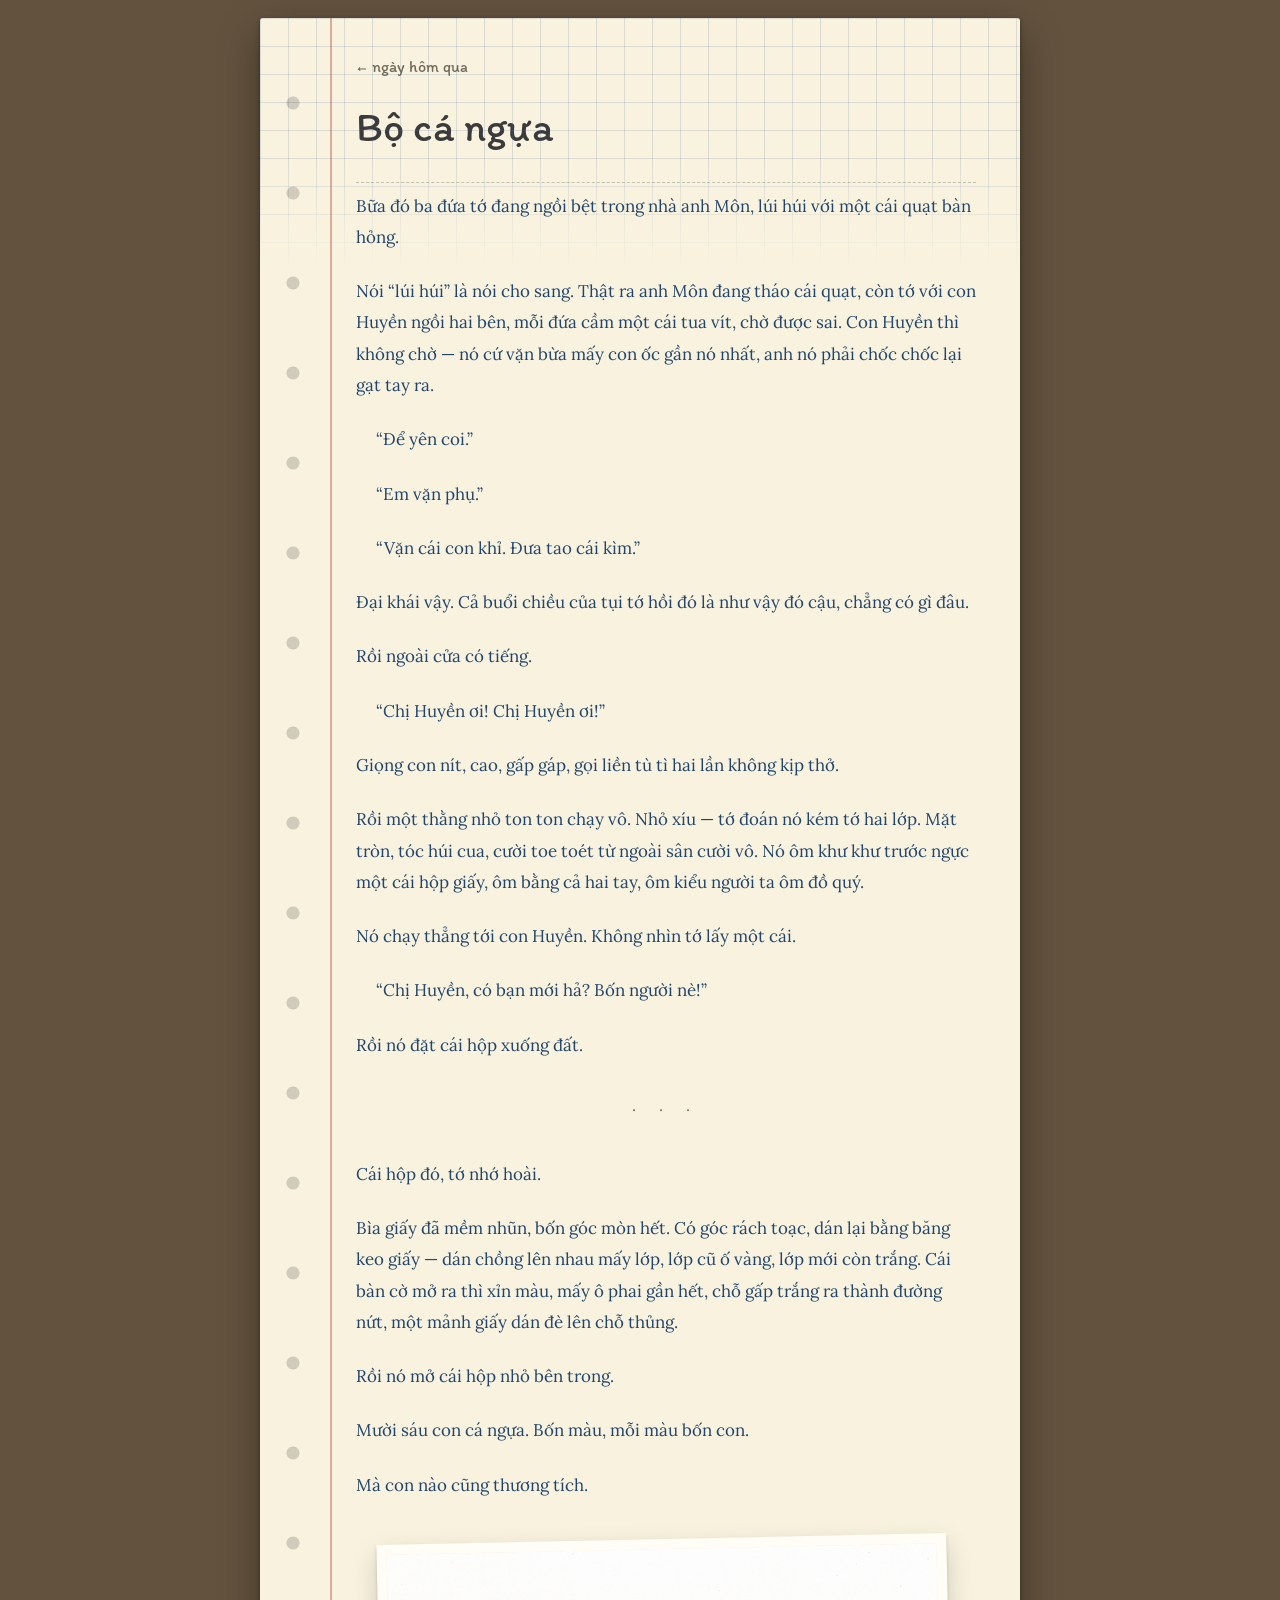
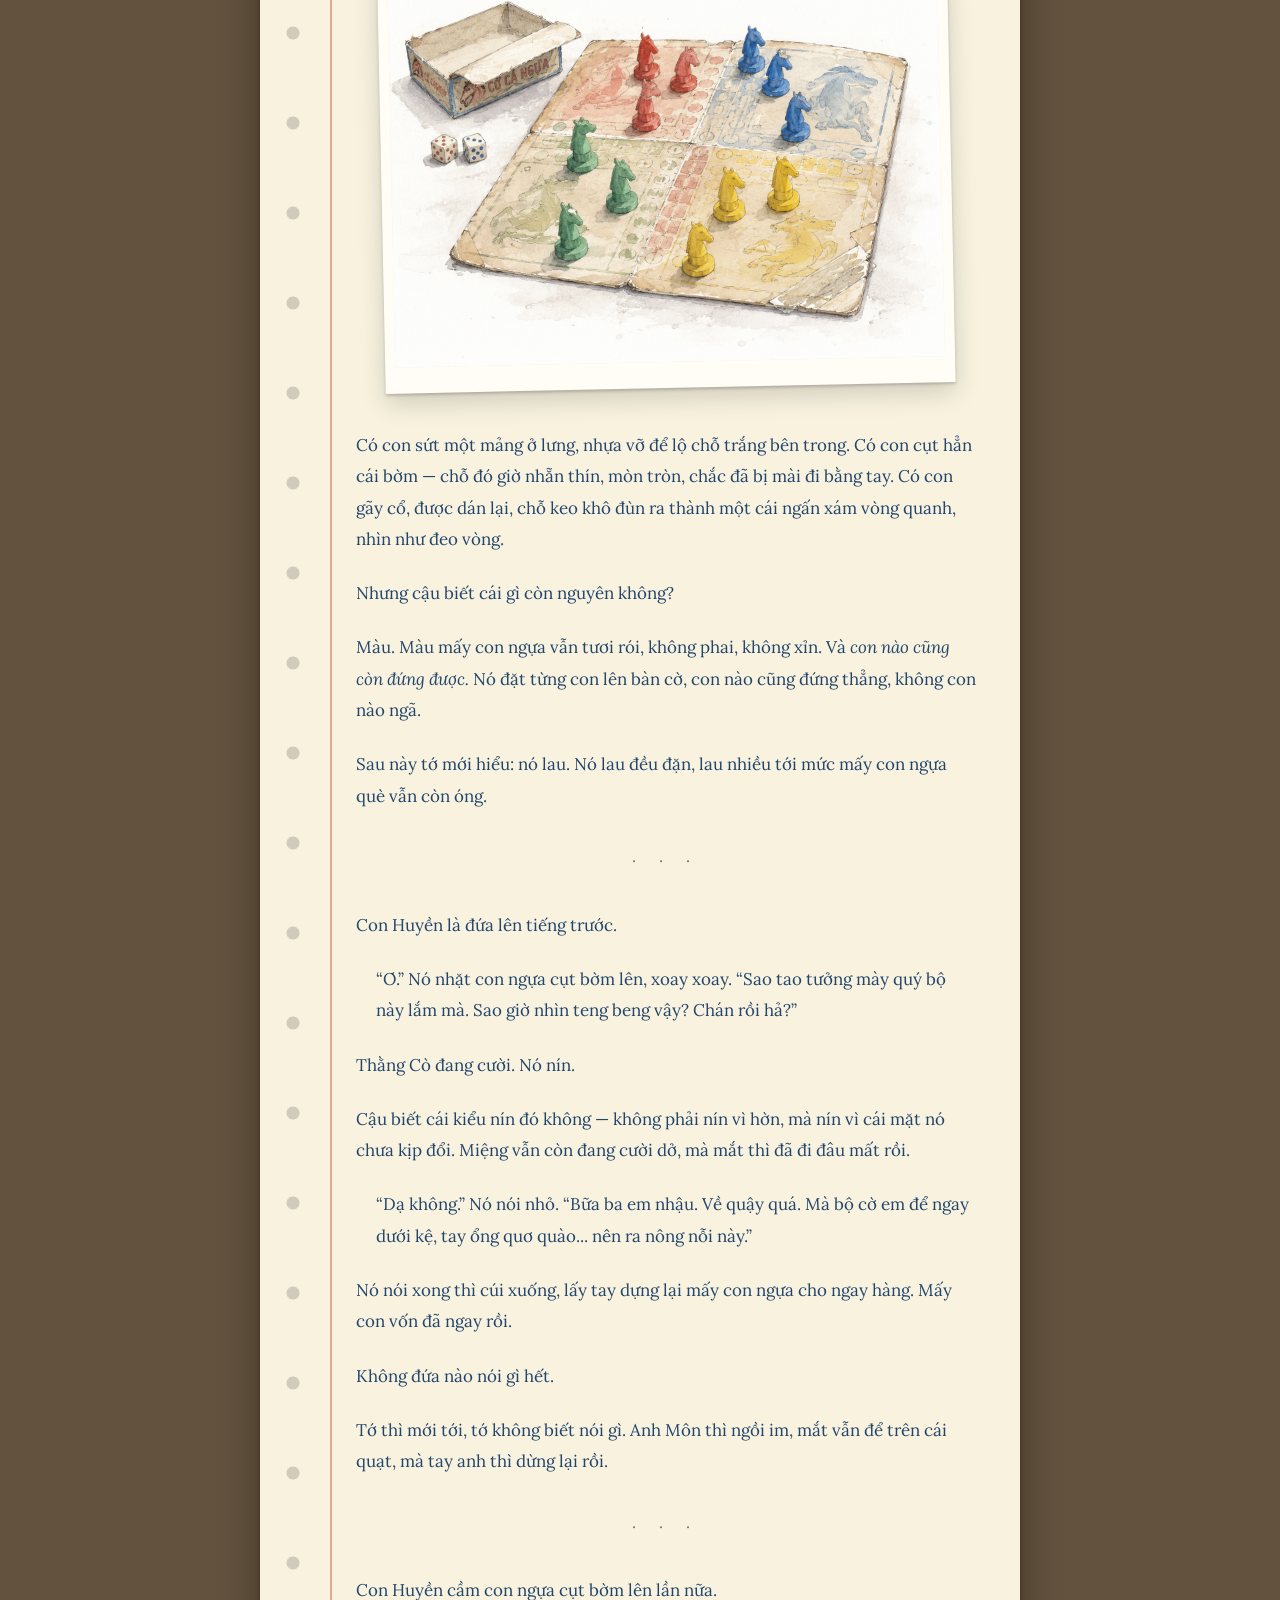
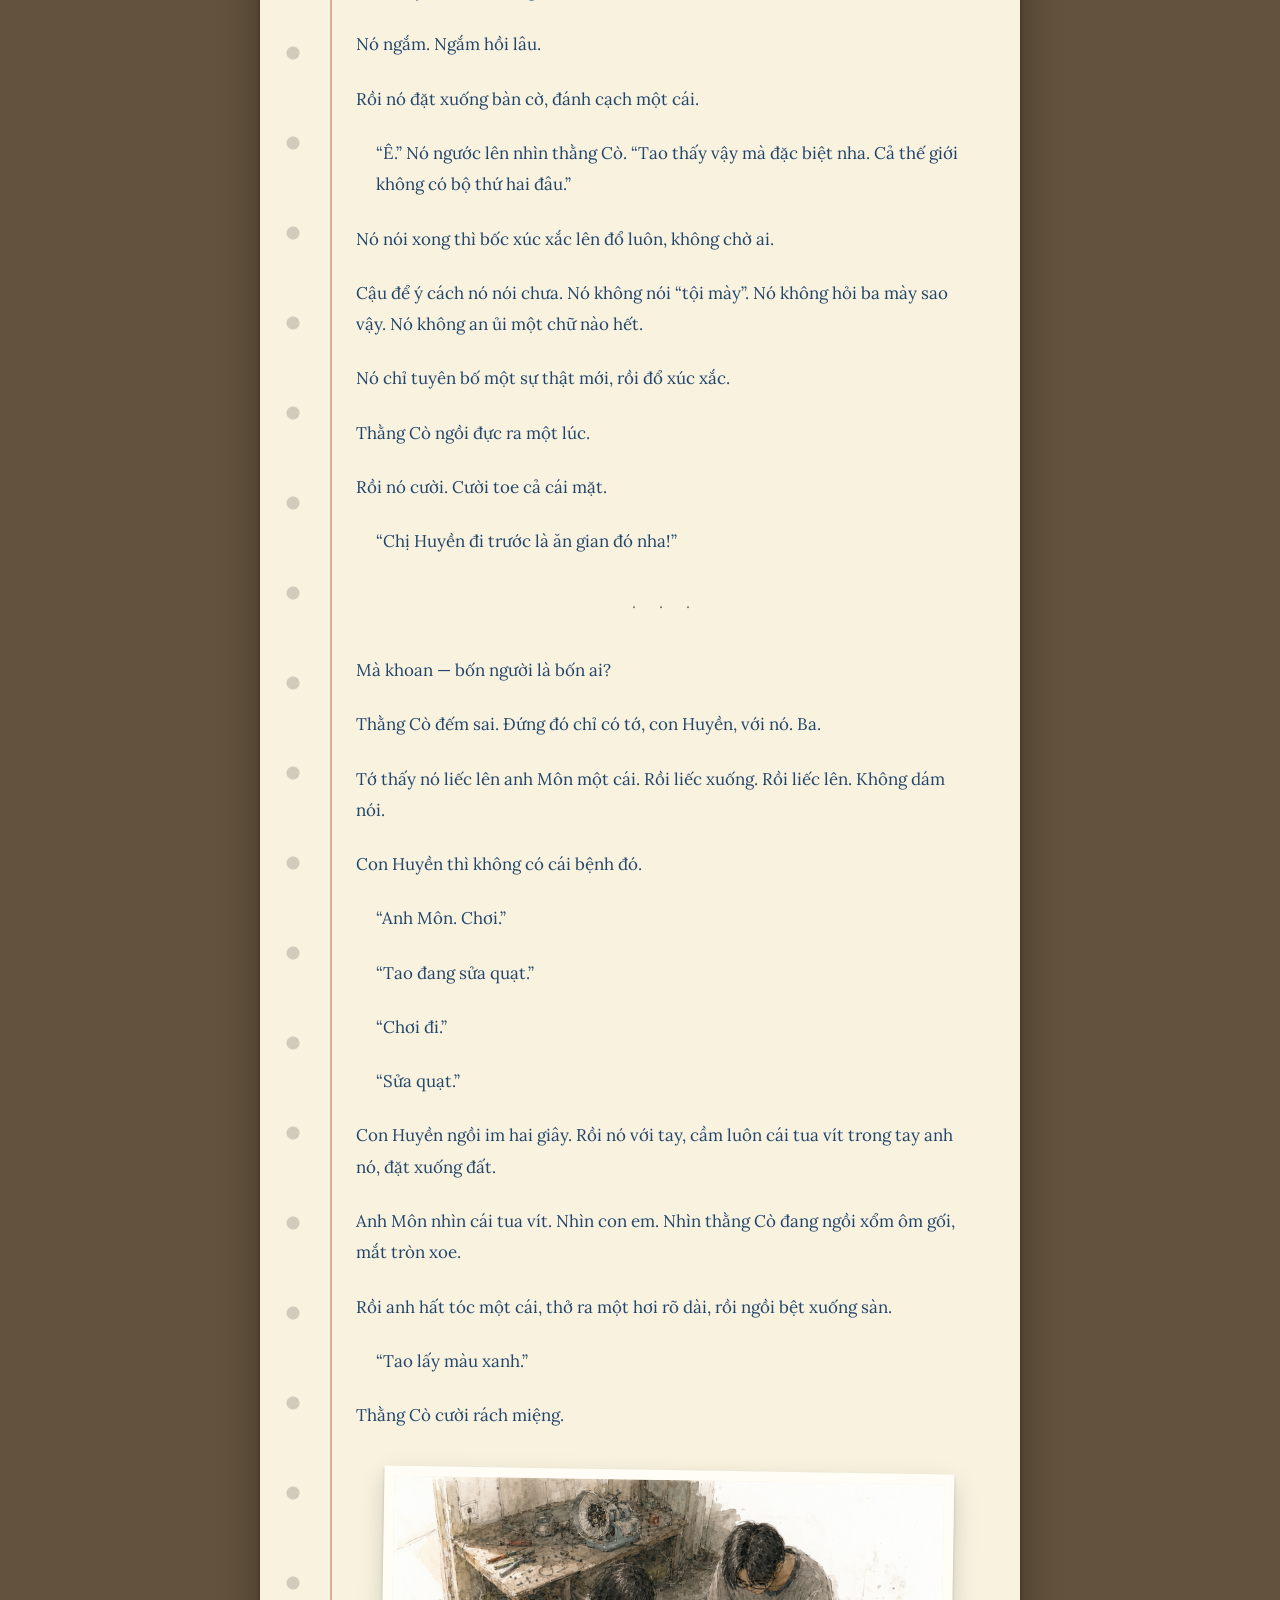
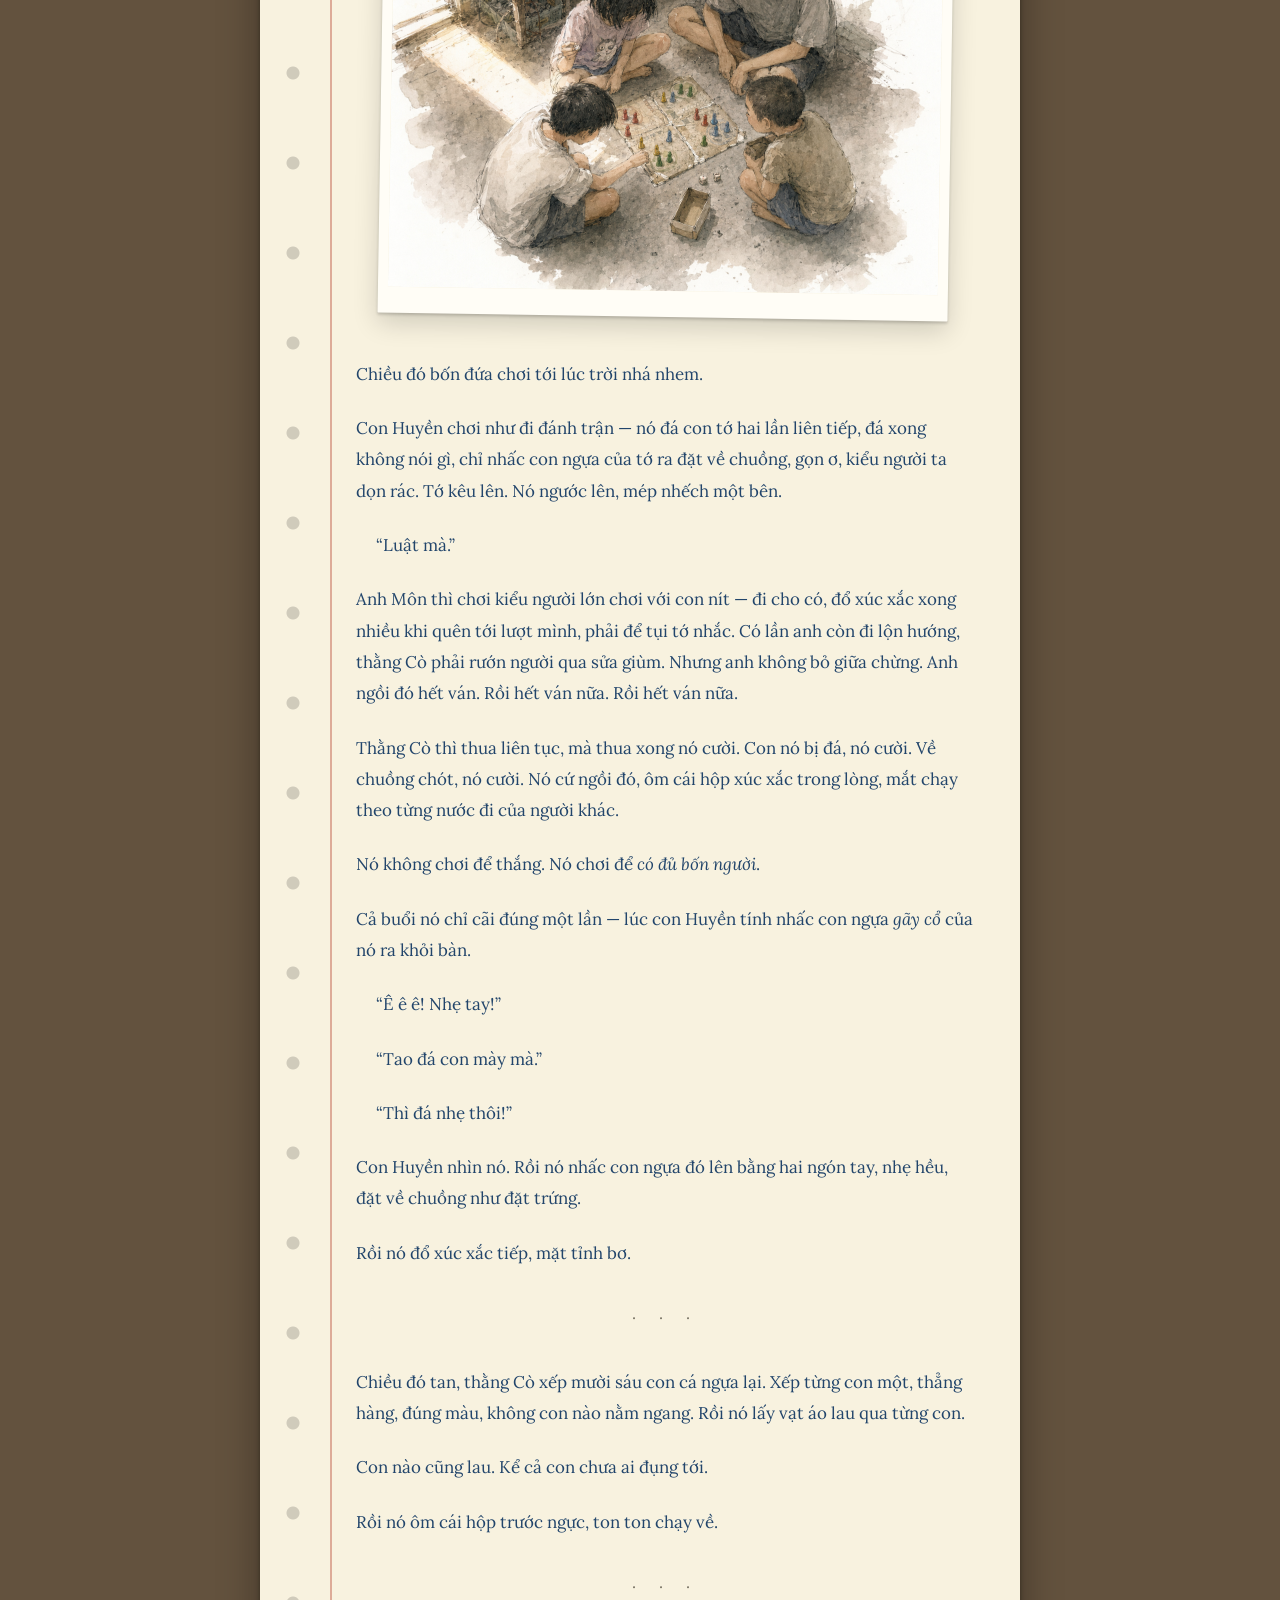
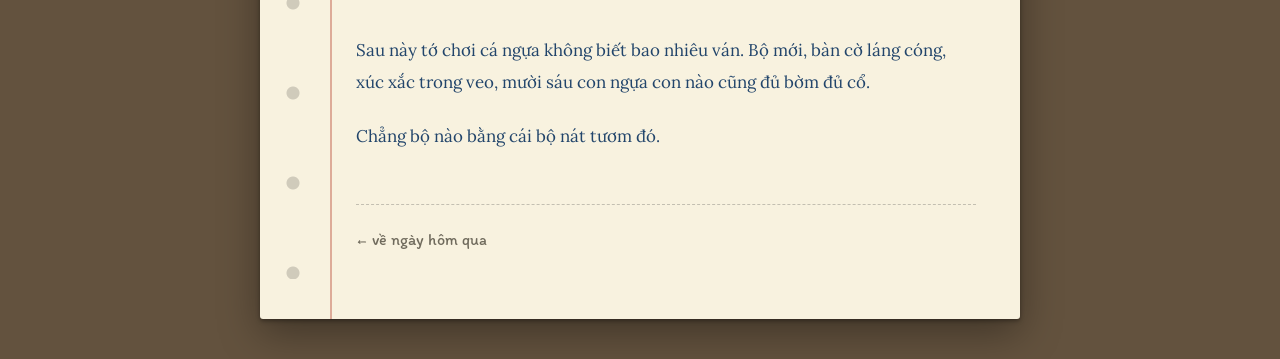
==== bo-ca-ngua.html @ d3af81e3 "Add files via upload" ====
<!DOCTYPE html>
<html lang="vi">
<head>
<meta charset="UTF-8">
<meta name="viewport" content="width=device-width, initial-scale=1.0">
<title>Bộ cá ngựa — ngày hôm qua</title>

<!-- DA CỦA BÀI NÀY: Ô LY (tông NẮNG — chiều muộn trong nhà).
     NẮNG → theme-oly · ĐÈN VÀNG → theme-bangden · XÁM → theme-sach -->
<link rel="stylesheet" href="base.css">
<link rel="stylesheet" href="theme-oly.css">
</head>
<body>
<div class="page">
  <div class="texture"></div>

  <nav class="backbar">
    <a href="index.html">← ngày hôm qua</a>
  </nav>

  <div class="story-head">
    <h1>Bộ cá ngựa</h1>
  </div>

  <hr class="rule">

  <article>

    <p>Bữa đó ba đứa tớ đang ngồi bệt trong nhà anh Môn, lúi húi với một cái quạt bàn hỏng.</p>

    <p>Nói “lúi húi” là nói cho sang. Thật ra anh Môn đang tháo cái quạt, còn tớ với con Huyền ngồi hai bên, mỗi đứa cầm một cái tua vít, chờ được sai. Con Huyền thì không chờ — nó cứ vặn bừa mấy con ốc gần nó nhất, anh nó phải chốc chốc lại gạt tay ra.</p>

    <p class="dialog">“Để yên coi.”</p>

    <p class="dialog">“Em vặn phụ.”</p>

    <p class="dialog">“Vặn cái con khỉ. Đưa tao cái kìm.”</p>

    <p>Đại khái vậy. Cả buổi chiều của tụi tớ hồi đó là như vậy đó cậu, chẳng có gì đâu.</p>

    <p>Rồi ngoài cửa có tiếng.</p>

    <p class="dialog">“Chị Huyền ơi! Chị Huyền ơi!”</p>

    <p>Giọng con nít, cao, gấp gáp, gọi liền tù tì hai lần không kịp thở.</p>

    <p>Rồi một thằng nhỏ ton ton chạy vô. Nhỏ xíu — tớ đoán nó kém tớ hai lớp. Mặt tròn, tóc húi cua, cười toe toét từ ngoài sân cười vô. Nó ôm khư khư trước ngực một cái hộp giấy, ôm bằng cả hai tay, ôm kiểu người ta ôm đồ quý.</p>

    <p>Nó chạy thẳng tới con Huyền. Không nhìn tớ lấy một cái.</p>

    <p class="dialog">“Chị Huyền, có bạn mới hả? Bốn người nè!”</p>

    <p>Rồi nó đặt cái hộp xuống đất.</p>

    <div class="sep">· · ·</div>

    <p>Cái hộp đó, tớ nhớ hoài.</p>

    <p>Bìa giấy đã mềm nhũn, bốn góc mòn hết. Có góc rách toạc, dán lại bằng băng keo giấy — dán chồng lên nhau mấy lớp, lớp cũ ố vàng, lớp mới còn trắng. Cái bàn cờ mở ra thì xỉn màu, mấy ô phai gần hết, chỗ gấp trắng ra thành đường nứt, một mảnh giấy dán đè lên chỗ thủng.</p>

    <p>Rồi nó mở cái hộp nhỏ bên trong.</p>

    <p>Mười sáu con cá ngựa. Bốn màu, mỗi màu bốn con.</p>

    <p>Mà con nào cũng thương tích.</p>

    <figure class="illu">
      <img src="bo-ca-ngua.png" alt="Bộ cờ cá ngựa cũ bày trên nền xi măng. Bàn cờ giấy bạc màu, góc rách dán băng keo. Mười sáu con ngựa nhựa bốn màu, vài con sứt lưng, cụt bờm, gãy cổ — nhưng màu vẫn tươi và con nào cũng đứng thẳng. Bên cạnh là cái hộp giấy in chữ Cờ Cá Ngựa và hai con xúc xắc.">
    </figure>

    <p>Có con sứt một mảng ở lưng, nhựa vỡ để lộ chỗ trắng bên trong. Có con cụt hẳn cái bờm — chỗ đó giờ nhẵn thín, mòn tròn, chắc đã bị mài đi bằng tay. Có con gãy cổ, được dán lại, chỗ keo khô đùn ra thành một cái ngấn xám vòng quanh, nhìn như đeo vòng.</p>

    <p>Nhưng cậu biết cái gì còn nguyên không?</p>

    <p>Màu. Màu mấy con ngựa vẫn tươi rói, không phai, không xỉn. Và <em>con nào cũng còn đứng được.</em> Nó đặt từng con lên bàn cờ, con nào cũng đứng thẳng, không con nào ngã.</p>

    <p>Sau này tớ mới hiểu: nó lau. Nó lau đều đặn, lau nhiều tới mức mấy con ngựa què vẫn còn óng.</p>

    <div class="sep">· · ·</div>

    <p>Con Huyền là đứa lên tiếng trước.</p>

    <p class="dialog">“Ơ.” Nó nhặt con ngựa cụt bờm lên, xoay xoay. “Sao tao tưởng mày quý bộ này lắm mà. Sao giờ nhìn teng beng vậy? Chán rồi hả?”</p>

    <p>Thằng Cò đang cười. Nó nín.</p>

    <p>Cậu biết cái kiểu nín đó không — không phải nín vì hờn, mà nín vì cái mặt nó chưa kịp đổi. Miệng vẫn còn đang cười dở, mà mắt thì đã đi đâu mất rồi.</p>

    <p class="dialog">“Dạ không.” Nó nói nhỏ. “Bữa ba em nhậu. Về quậy quá. Mà bộ cờ em để ngay dưới kệ, tay ổng quơ quào... nên ra nông nỗi này.”</p>

    <p>Nó nói xong thì cúi xuống, lấy tay dựng lại mấy con ngựa cho ngay hàng. Mấy con vốn đã ngay rồi.</p>

    <p>Không đứa nào nói gì hết.</p>

    <p>Tớ thì mới tới, tớ không biết nói gì. Anh Môn thì ngồi im, mắt vẫn để trên cái quạt, mà tay anh thì dừng lại rồi.</p>

    <div class="sep">· · ·</div>

    <p>Con Huyền cầm con ngựa cụt bờm lên lần nữa.</p>

    <p>Nó ngắm. Ngắm hồi lâu.</p>

    <p>Rồi nó đặt xuống bàn cờ, đánh cạch một cái.</p>

    <p class="dialog">“Ê.” Nó ngước lên nhìn thằng Cò. “Tao thấy vậy mà đặc biệt nha. Cả thế giới không có bộ thứ hai đâu.”</p>

    <p>Nó nói xong thì bốc xúc xắc lên đổ luôn, không chờ ai.</p>

    <p>Cậu để ý cách nó nói chưa. Nó không nói “tội mày”. Nó không hỏi ba mày sao vậy. Nó không an ủi một chữ nào hết.</p>

    <p>Nó chỉ tuyên bố một sự thật mới, rồi đổ xúc xắc.</p>

    <p>Thằng Cò ngồi đực ra một lúc.</p>

    <p>Rồi nó cười. Cười toe cả cái mặt.</p>

    <p class="dialog">“Chị Huyền đi trước là ăn gian đó nha!”</p>

    <div class="sep">· · ·</div>

    <p>Mà khoan — bốn người là bốn ai?</p>

    <p>Thằng Cò đếm sai. Đứng đó chỉ có tớ, con Huyền, với nó. Ba.</p>

    <p>Tớ thấy nó liếc lên anh Môn một cái. Rồi liếc xuống. Rồi liếc lên. Không dám nói.</p>

    <p>Con Huyền thì không có cái bệnh đó.</p>

    <p class="dialog">“Anh Môn. Chơi.”</p>

    <p class="dialog">“Tao đang sửa quạt.”</p>

    <p class="dialog">“Chơi đi.”</p>

    <p class="dialog">“Sửa quạt.”</p>

    <p>Con Huyền ngồi im hai giây. Rồi nó với tay, cầm luôn cái tua vít trong tay anh nó, đặt xuống đất.</p>

    <p>Anh Môn nhìn cái tua vít. Nhìn con em. Nhìn thằng Cò đang ngồi xổm ôm gối, mắt tròn xoe.</p>

    <p>Rồi anh hất tóc một cái, thở ra một hơi rõ dài, rồi ngồi bệt xuống sàn.</p>

    <p class="dialog">“Tao lấy màu xanh.”</p>

    <p>Thằng Cò cười rách miệng.</p>

    <figure class="illu">
      <img src="bo-ca-ngua-2.png" alt="Nhìn từ trên xuống: bốn đứa ngồi bệt thành vòng tròn trên nền xi măng, quây quanh bàn cờ cá ngựa. Thằng nhỏ nhất ôm khư khư cái hộp xúc xắc trong lòng. Đứa con gái cầm xúc xắc chuẩn bị đổ. Cậu thiếu niên ngồi khoanh chân, vai hơi thõng. Sau lưng là bàn thợ với cái quạt tháo dở.">
    </figure>

    <p>Chiều đó bốn đứa chơi tới lúc trời nhá nhem.</p>

    <p>Con Huyền chơi như đi đánh trận — nó đá con tớ hai lần liên tiếp, đá xong không nói gì, chỉ nhấc con ngựa của tớ ra đặt về chuồng, gọn ơ, kiểu người ta dọn rác. Tớ kêu lên. Nó ngước lên, mép nhếch một bên.</p>

    <p class="dialog">“Luật mà.”</p>

    <p>Anh Môn thì chơi kiểu người lớn chơi với con nít — đi cho có, đổ xúc xắc xong nhiều khi quên tới lượt mình, phải để tụi tớ nhắc. Có lần anh còn đi lộn hướng, thằng Cò phải rướn người qua sửa giùm. Nhưng anh không bỏ giữa chừng. Anh ngồi đó hết ván. Rồi hết ván nữa. Rồi hết ván nữa.</p>

    <p>Thằng Cò thì thua liên tục, mà thua xong nó cười. Con nó bị đá, nó cười. Về chuồng chót, nó cười. Nó cứ ngồi đó, ôm cái hộp xúc xắc trong lòng, mắt chạy theo từng nước đi của người khác.</p>

    <p>Nó không chơi để thắng. Nó chơi để <em>có đủ bốn người</em>.</p>

    <p>Cả buổi nó chỉ cãi đúng một lần — lúc con Huyền tính nhấc con ngựa <em>gãy cổ</em> của nó ra khỏi bàn.</p>

    <p class="dialog">“Ê ê ê! Nhẹ tay!”</p>

    <p class="dialog">“Tao đá con mày mà.”</p>

    <p class="dialog">“Thì đá nhẹ thôi!”</p>

    <p>Con Huyền nhìn nó. Rồi nó nhấc con ngựa đó lên bằng hai ngón tay, nhẹ hều, đặt về chuồng như đặt trứng.</p>

    <p>Rồi nó đổ xúc xắc tiếp, mặt tỉnh bơ.</p>

    <div class="sep">· · ·</div>

    <p>Chiều đó tan, thằng Cò xếp mười sáu con cá ngựa lại. Xếp từng con một, thẳng hàng, đúng màu, không con nào nằm ngang. Rồi nó lấy vạt áo lau qua từng con.</p>

    <p>Con nào cũng lau. Kể cả con chưa ai đụng tới.</p>

    <p>Rồi nó ôm cái hộp trước ngực, ton ton chạy về.</p>

    <div class="sep">· · ·</div>

    <p>Sau này tớ chơi cá ngựa không biết bao nhiêu ván. Bộ mới, bàn cờ láng cóng, xúc xắc trong veo, mười sáu con ngựa con nào cũng đủ bờm đủ cổ.</p>

    <p>Chẳng bộ nào bằng cái bộ nát tươm đó.</p>

  </article>

  <div class="endmark">
    <a href="index.html">← về ngày hôm qua</a>
  </div>
</div>
</body>
</html>
---- base.css ----
/* ═══════════════════════════════════════════════════════════
   ngày hôm qua — base.css
   KHUNG XƯƠNG CHUNG. Dùng cho MỌI da.

   ⚠ LUẬT: file này KHÔNG chứa màu cụ thể, KHÔNG chứa hoa văn.
   Nó chỉ chứa: layout, cỡ chữ, khoảng cách, hành vi.
   Mọi thứ nhìn-thấy-được đều đi qua BIẾN (--ten-bien).
   Muốn đổi màu / font / hoa văn → sửa file theme-*.css,
   ĐỪNG đụng vào đây.
   ═══════════════════════════════════════════════════════════ */


/* ─── 1. BIẾN MẶC ĐỊNH ───────────────────────────────────────
   Theme sẽ ghi đè các biến này. Giá trị ở đây chỉ là dự phòng,
   để lỡ quên nạp theme thì trang vẫn đọc được.
   ─────────────────────────────────────────────────────────── */
:root{
  /* màu */
  --desk:#63523e;        /* nền ngoài — mặt bàn */
  --paper:#f8f2df;       /* nền trang giấy */
  --ink:#22456b;         /* màu chữ thân bài */
  --char:#3b3b3b;        /* màu tiêu đề */
  --red:#b3402e;         /* màu nhấn: lề, hover, link */
  --faded:#6f6a5c;       /* màu chữ phụ: tagline, nav, caption */
  --line:rgba(59,59,59,.28);   /* màu đường kẻ đứt */

  /* font */
  --font-title:'Itim',cursive;          /* masthead + tiêu đề */
  --font-body:'Lora',Georgia,serif;     /* thân bài */

  /* hình khối */
  --page-w:760px;        /* bề ngang trang giấy */
  --pad-left:96px;       /* lề trái (chừa chỗ cho lề đỏ + lỗ gáy) */
  --pad-right:44px;
  --radius:3px;
  --shadow:0 2px 4px rgba(0,0,0,.35), 0 14px 40px rgba(0,0,0,.35);
}


/* ─── 2. RESET + NỀN ────────────────────────────────────────── */
*{box-sizing:border-box;margin:0;padding:0}

body{
  background:var(--desk);
  font-family:var(--font-body);
  color:var(--ink);
  line-height:1.85;
  padding:18px 10px 40px;
}


/* ─── 3. TRANG GIẤY ─────────────────────────────────────────── */
.page{
  max-width:var(--page-w);
  margin:0 auto;
  background:var(--paper);
  border-radius:var(--radius);
  box-shadow:var(--shadow);
  padding:0 var(--pad-right) 64px var(--pad-left);
  position:relative;
  overflow:hidden;
}

/* Lớp hoa văn nền. base.css chỉ ĐẶT CHỖ; theme quyết định
   vẽ cái gì lên đó (ô ly, thớ giấy kraft, phấn bảng...).
   Theme nào không cần thì để trống — nó tàng hình.          */
.texture{
  position:absolute; top:0; left:0; right:0;
  height:250px;
  pointer-events:none;
}

/* Lề đỏ + lỗ gáy: theme bật/tắt bằng cách set --rule-x / --holes-x
   thành `none`. Xem ghi chú trong theme-oly.css.            */
.page::before{  /* lề đỏ dọc */
  content:'';
  position:absolute; top:0; bottom:0;
  left:70px; width:2px;
  background:var(--margin-line, rgba(179,64,46,.4));
}
.page::after{   /* lỗ gáy */
  content:'';
  position:absolute; top:40px; bottom:40px;
  left:26px; width:14px;
  background-image:var(--holes, radial-gradient(circle 7px, rgba(0,0,0,.16) 6px, transparent 7px));
  background-size:14px 90px;
  background-repeat:repeat-y;
}


/* ─── 4. MASTHEAD (chỉ ở trang chủ) ─────────────────────────── */
.masthead{position:relative; padding:64px 0 34px}
.masthead h1{
  font-family:var(--font-title);
  font-weight:400;
  font-size:3.6rem;
  color:var(--char);
  line-height:1.05;
  letter-spacing:.01em;
}
.masthead .tagline{
  font-style:italic;
  color:var(--faded);
  margin-top:8px;
  font-size:1.05rem;
}

.rule{border:0; border-top:1.5px dashed var(--line); margin:0 0 8px}


/* ─── 5. MỤC LỤC (trang chủ) ───────────────────────────────── */
.toc{margin-top:26px}

.entry{
  display:flex; gap:22px; align-items:center;
  padding:22px 10px 22px 0;
  border-bottom:1px dashed var(--line);
  text-decoration:none; color:inherit;
  transition:background .18s ease;
}
.entry:hover{background:var(--hover-bg, rgba(255,255,255,.45))}
.entry:hover .entry-title{color:var(--red)}

.entry-thumb{
  flex:0 0 116px; height:116px;
  overflow:hidden; border-radius:2px;
  box-shadow:0 1px 2px rgba(0,0,0,.2), 0 4px 12px rgba(0,0,0,.14);
}
.entry-thumb img{
  width:100%; height:100%;
  object-fit:cover; display:block;
  transition:transform .5s ease;
}
.entry:hover .entry-thumb img{transform:scale(1.05)}

.entry-title{
  font-family:var(--font-title);
  font-size:1.75rem;
  color:var(--char);
  line-height:1.25;
  transition:color .18s ease;
}

/* chỗ trống chờ bài sau — xoá khi đủ bài */
.entry.blank{opacity:.42; pointer-events:none}
.entry.blank .entry-thumb{
  background:var(--hover-bg, rgba(255,255,255,.5));
  border:1.5px dashed var(--line);
  box-shadow:none;
}
.entry.blank .entry-title{font-size:1.35rem; color:var(--faded)}


/* ─── 6. TRANG BÀI ─────────────────────────────────────────── */

/* thanh về trang chủ — nhỏ, không tranh chỗ với tên bài */
.backbar{padding:34px 0 0}
.backbar a{
  font-family:var(--font-title);
  color:var(--faded);
  text-decoration:none;
  font-size:1rem;
  transition:color .18s ease;
}
.backbar a:hover{color:var(--red)}

.story-head{margin:20px 0 30px}
.story-head h1{
  font-family:var(--font-title);
  font-weight:400;
  font-size:2.6rem;
  color:var(--char);
  line-height:1.2;
}

article{max-width:62ch}
article p{margin-bottom:1.35em; font-size:1.06rem}
article p.em{font-style:italic}      /* câu vọng lại trong đầu */
article p.dialog{margin-left:1.2em}  /* thoại thụt vào */

/* ─── HÌNH MINH HOẠ — kiểu "ẢNH DÁN VỞ" ────────────────────
   Ảnh có viền trắng dày (như ảnh in rửa), mép dưới dày hơn,
   nghiêng nhẹ như được dán tay vào trang vở.

   Ảnh trong cùng một bài nghiêng NGƯỢC CHIỀU nhau, góc lệch
   nhau — nếu tấm nào cũng nghiêng y hệt thì lộ ra là CSS, chứ
   không phải tay người dán.
   ───────────────────────────────────────────────────────── */
.illu{
  margin:38px 0 42px;
  display:flex;
  flex-direction:column;
  align-items:center;
}
.illu img{
  display:block;
  width:92%;
  height:auto;
  background:var(--photo-border, #fffdf6);
  border:10px solid var(--photo-border, #fffdf6);
  border-bottom-width:26px;        /* mép dưới dày — chỗ ngày xưa ghi chú */
  border-radius:1px;
  transform:rotate(-1.2deg);
  box-shadow:0 2px 3px rgba(0,0,0,.18), 0 10px 26px rgba(0,0,0,.16);
}

/* ảnh thứ 2 trong bài: nghiêng ngược lại, nhẹ hơn */
.illu:nth-of-type(2) img{transform:rotate(.9deg)}
/* ảnh thứ 3: lệch góc khác nữa */
.illu:nth-of-type(3) img{transform:rotate(-.6deg)}

.illu figcaption{
  font-family:var(--font-title);
  color:var(--faded);
  font-size:.92rem;
  margin-top:14px;
  text-align:center;
}

/* dấu ngắt đoạn giữa bài */
.sep{
  text-align:center;
  color:var(--faded);
  letter-spacing:.6em;
  margin:34px 0;
  font-size:1rem;
}

/* đóng bài */
.endmark{
  margin-top:52px; padding-top:20px;
  border-top:1.5px dashed var(--line);
  font-family:var(--font-title);
  color:var(--faded);
}
.endmark a{color:var(--faded); text-decoration:none; transition:color .18s ease}
.endmark a:hover{color:var(--red)}


/* ─── 7. MÀN HÌNH NHỎ ──────────────────────────────────────── */
@media(max-width:620px){
  :root{
    --pad-left:58px;
    --pad-right:20px;
  }
  .page{padding:0 var(--pad-right) 52px var(--pad-left)}
  .page::before{left:42px}
  .page::after{left:14px}

  .masthead{padding:44px 0 26px}
  .masthead h1{font-size:2.5rem}

  .entry{gap:16px; padding:18px 0}
  .entry-thumb{flex:0 0 84px; height:84px}
  .entry-title{font-size:1.4rem}

  .story-head h1{font-size:2rem}

  /* ảnh dán vở trên màn hình nhỏ: viền mỏng lại, nghiêng ít lại,
     kẻo tràn mép trang */
  .illu img{
    width:100%;
    border-width:6px;
    border-bottom-width:16px;
    transform:rotate(-.8deg);
  }
  .illu:nth-of-type(2) img{transform:rotate(.6deg)}
  .illu:nth-of-type(3) img{transform:rotate(-.4deg)}
}
---- theme-oly.css ----
/* ═══════════════════════════════════════════════════════
   DA: Ô LY  ·  tông NẮNG
   Dùng cho: chuyện ban ngày, chơi bời, phần lớn truyện.
   Vở ô ly học trò — ô ly chỉ ở dải đầu trang rồi mờ dần,
   vùng đọc là giấy trơn (đọc lâu không mỏi).
   ═══════════════════════════════════════════════════════ */
@import url('https://fonts.googleapis.com/css2?family=Itim&family=Lora:ital,wght@0,400;0,600;1,400&display=swap');

:root{
  --desk:#63523e;
  --paper:#f8f2df;
  --ink:#22456b;
  --char:#3b3b3b;
  --red:#b3402e;
  --faded:#6f6a5c;
  --line:rgba(59,59,59,.28);

  --font-title:'Itim',cursive;
  --font-body:'Lora',Georgia,serif;

  --margin-line:rgba(179,64,46,.4);
  --hover-bg:rgba(255,255,255,.45);
  --photo-border:#fffdf6;      /* viền ảnh: trắng ngà, hợp giấy vàng */

  --grid:rgba(78,112,152,.18);
}

/* hoa văn: lưới ô ly, mờ dần xuống dưới */
.texture{
  background-image:
    linear-gradient(var(--grid) 1px, transparent 1px),
    linear-gradient(90deg, var(--grid) 1px, transparent 1px);
  background-size:28px 28px;
  -webkit-mask-image:linear-gradient(#000 55%, transparent);
          mask-image:linear-gradient(#000 55%, transparent);
}
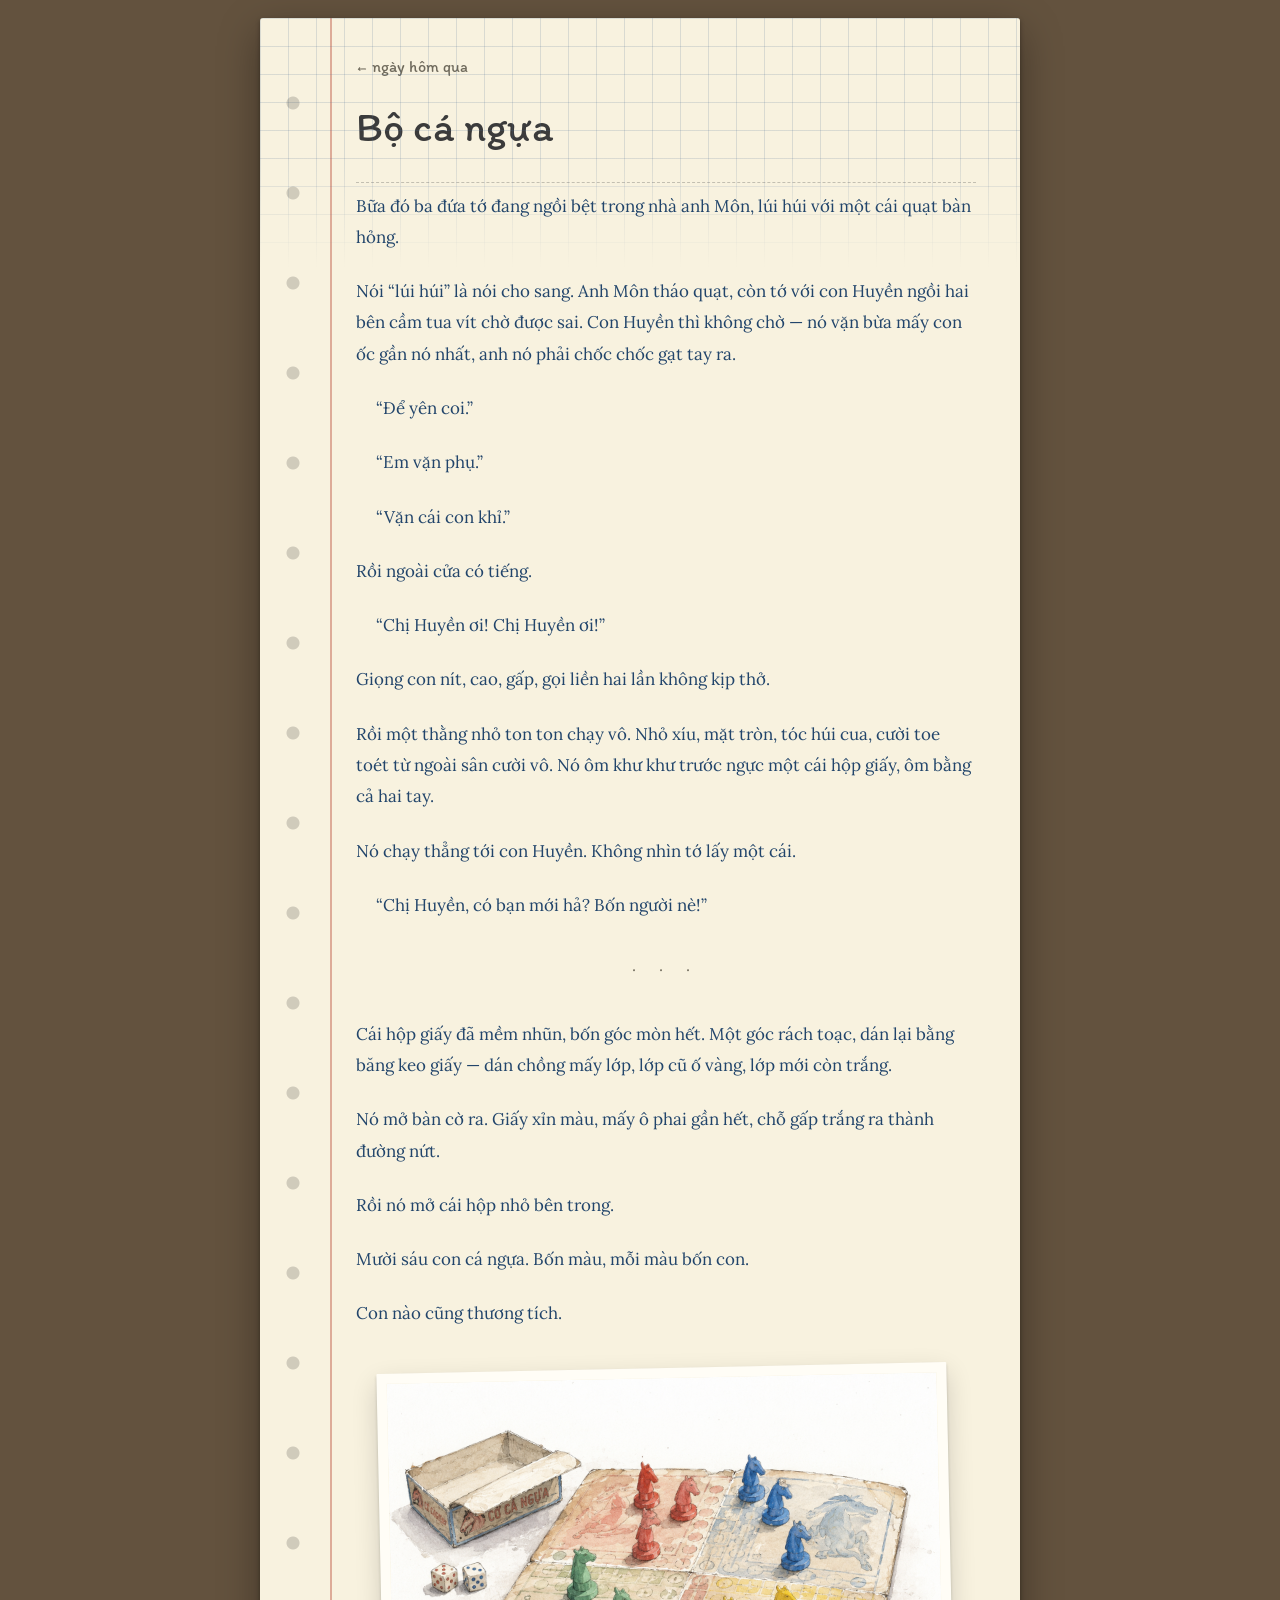
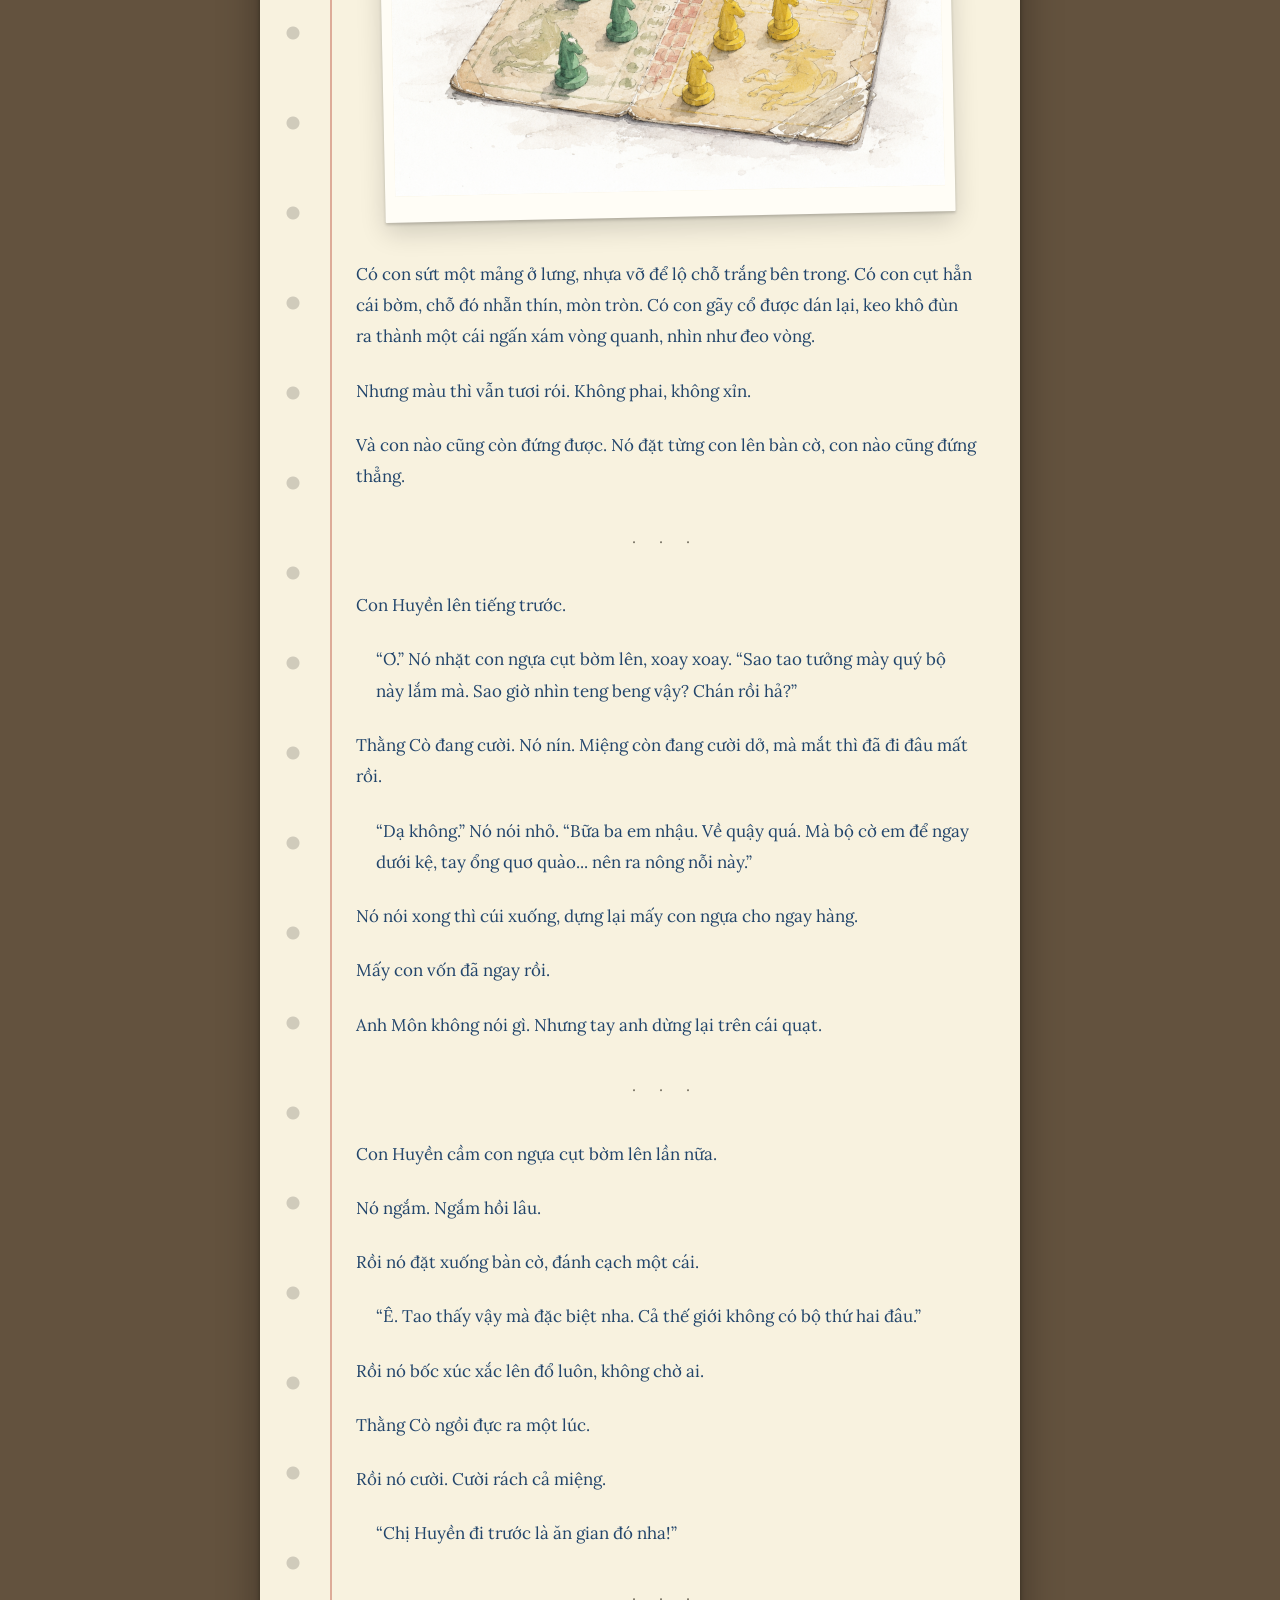
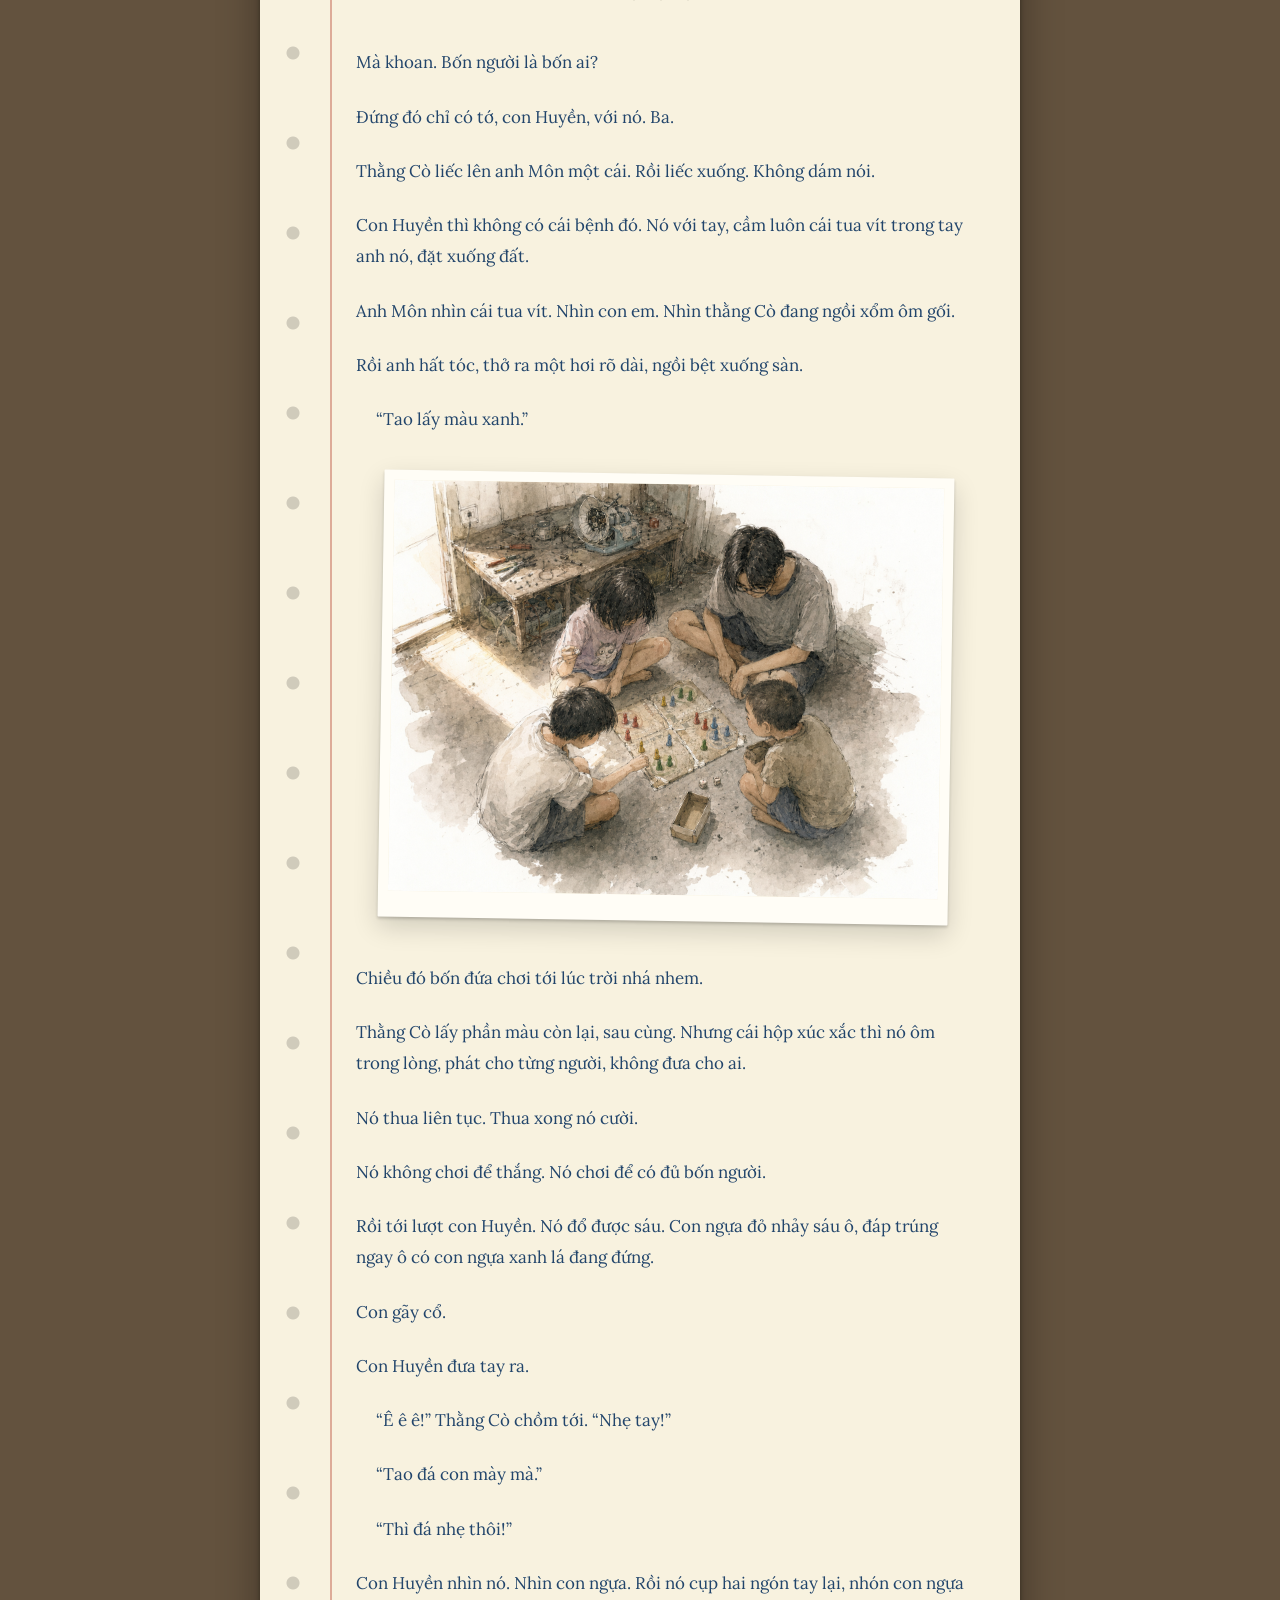
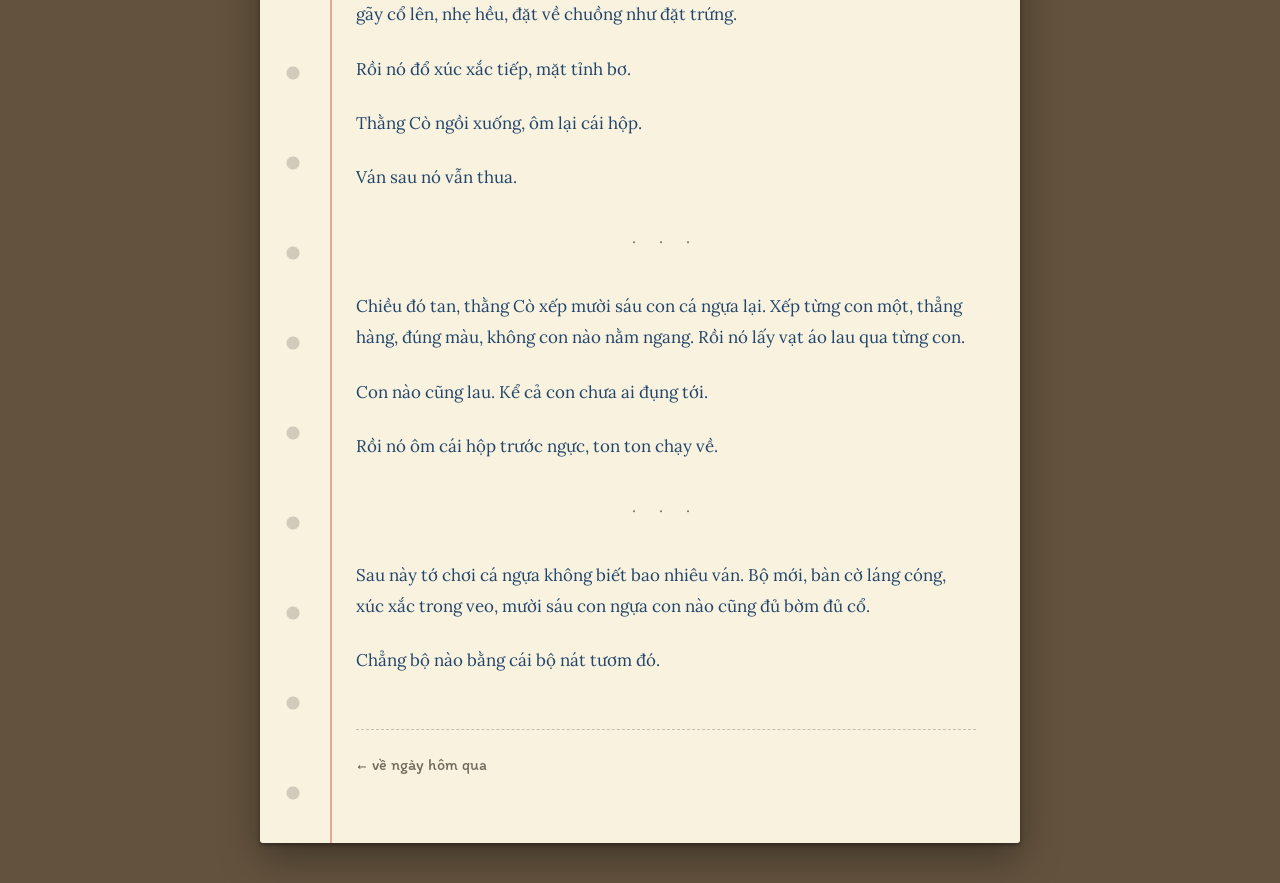
==== commit c3b38e60: "Add files via upload" ====
--- a/bo-ca-ngua.html
+++ b/bo-ca-ngua.html
@@ -28,71 +28,63 @@
 
     <p>Bữa đó ba đứa tớ đang ngồi bệt trong nhà anh Môn, lúi húi với một cái quạt bàn hỏng.</p>
 
-    <p>Nói “lúi húi” là nói cho sang. Thật ra anh Môn đang tháo cái quạt, còn tớ với con Huyền ngồi hai bên, mỗi đứa cầm một cái tua vít, chờ được sai. Con Huyền thì không chờ — nó cứ vặn bừa mấy con ốc gần nó nhất, anh nó phải chốc chốc lại gạt tay ra.</p>
+    <p>Nói “lúi húi” là nói cho sang. Anh Môn tháo quạt, còn tớ với con Huyền ngồi hai bên cầm tua vít chờ được sai. Con Huyền thì không chờ — nó vặn bừa mấy con ốc gần nó nhất, anh nó phải chốc chốc gạt tay ra.</p>
 
     <p class="dialog">“Để yên coi.”</p>
 
     <p class="dialog">“Em vặn phụ.”</p>
 
-    <p class="dialog">“Vặn cái con khỉ. Đưa tao cái kìm.”</p>
-
-    <p>Đại khái vậy. Cả buổi chiều của tụi tớ hồi đó là như vậy đó cậu, chẳng có gì đâu.</p>
+    <p class="dialog">“Vặn cái con khỉ.”</p>
 
     <p>Rồi ngoài cửa có tiếng.</p>
 
     <p class="dialog">“Chị Huyền ơi! Chị Huyền ơi!”</p>
 
-    <p>Giọng con nít, cao, gấp gáp, gọi liền tù tì hai lần không kịp thở.</p>
+    <p>Giọng con nít, cao, gấp, gọi liền hai lần không kịp thở.</p>
 
-    <p>Rồi một thằng nhỏ ton ton chạy vô. Nhỏ xíu — tớ đoán nó kém tớ hai lớp. Mặt tròn, tóc húi cua, cười toe toét từ ngoài sân cười vô. Nó ôm khư khư trước ngực một cái hộp giấy, ôm bằng cả hai tay, ôm kiểu người ta ôm đồ quý.</p>
+    <p>Rồi một thằng nhỏ ton ton chạy vô. Nhỏ xíu, mặt tròn, tóc húi cua, cười toe toét từ ngoài sân cười vô. Nó ôm khư khư trước ngực một cái hộp giấy, ôm bằng cả hai tay.</p>
 
     <p>Nó chạy thẳng tới con Huyền. Không nhìn tớ lấy một cái.</p>
 
     <p class="dialog">“Chị Huyền, có bạn mới hả? Bốn người nè!”</p>
 
-    <p>Rồi nó đặt cái hộp xuống đất.</p>
-
     <div class="sep">· · ·</div>
 
-    <p>Cái hộp đó, tớ nhớ hoài.</p>
+    <p>Cái hộp giấy đã mềm nhũn, bốn góc mòn hết. Một góc rách toạc, dán lại bằng băng keo giấy — dán chồng mấy lớp, lớp cũ ố vàng, lớp mới còn trắng.</p>
 
-    <p>Bìa giấy đã mềm nhũn, bốn góc mòn hết. Có góc rách toạc, dán lại bằng băng keo giấy — dán chồng lên nhau mấy lớp, lớp cũ ố vàng, lớp mới còn trắng. Cái bàn cờ mở ra thì xỉn màu, mấy ô phai gần hết, chỗ gấp trắng ra thành đường nứt, một mảnh giấy dán đè lên chỗ thủng.</p>
+    <p>Nó mở bàn cờ ra. Giấy xỉn màu, mấy ô phai gần hết, chỗ gấp trắng ra thành đường nứt.</p>
 
     <p>Rồi nó mở cái hộp nhỏ bên trong.</p>
 
     <p>Mười sáu con cá ngựa. Bốn màu, mỗi màu bốn con.</p>
 
-    <p>Mà con nào cũng thương tích.</p>
+    <p>Con nào cũng thương tích.</p>
 
     <figure class="illu">
       <img src="bo-ca-ngua.png" alt="Bộ cờ cá ngựa cũ bày trên nền xi măng. Bàn cờ giấy bạc màu, góc rách dán băng keo. Mười sáu con ngựa nhựa bốn màu, vài con sứt lưng, cụt bờm, gãy cổ — nhưng màu vẫn tươi và con nào cũng đứng thẳng. Bên cạnh là cái hộp giấy in chữ Cờ Cá Ngựa và hai con xúc xắc.">
     </figure>
 
-    <p>Có con sứt một mảng ở lưng, nhựa vỡ để lộ chỗ trắng bên trong. Có con cụt hẳn cái bờm — chỗ đó giờ nhẵn thín, mòn tròn, chắc đã bị mài đi bằng tay. Có con gãy cổ, được dán lại, chỗ keo khô đùn ra thành một cái ngấn xám vòng quanh, nhìn như đeo vòng.</p>
+    <p>Có con sứt một mảng ở lưng, nhựa vỡ để lộ chỗ trắng bên trong. Có con cụt hẳn cái bờm, chỗ đó nhẵn thín, mòn tròn. Có con gãy cổ được dán lại, keo khô đùn ra thành một cái ngấn xám vòng quanh, nhìn như đeo vòng.</p>
 
-    <p>Nhưng cậu biết cái gì còn nguyên không?</p>
+    <p>Nhưng màu thì vẫn tươi rói. Không phai, không xỉn.</p>
 
-    <p>Màu. Màu mấy con ngựa vẫn tươi rói, không phai, không xỉn. Và <em>con nào cũng còn đứng được.</em> Nó đặt từng con lên bàn cờ, con nào cũng đứng thẳng, không con nào ngã.</p>
-
-    <p>Sau này tớ mới hiểu: nó lau. Nó lau đều đặn, lau nhiều tới mức mấy con ngựa què vẫn còn óng.</p>
+    <p>Và con nào cũng còn đứng được. Nó đặt từng con lên bàn cờ, con nào cũng đứng thẳng.</p>
 
     <div class="sep">· · ·</div>
 
-    <p>Con Huyền là đứa lên tiếng trước.</p>
+    <p>Con Huyền lên tiếng trước.</p>
 
     <p class="dialog">“Ơ.” Nó nhặt con ngựa cụt bờm lên, xoay xoay. “Sao tao tưởng mày quý bộ này lắm mà. Sao giờ nhìn teng beng vậy? Chán rồi hả?”</p>
 
-    <p>Thằng Cò đang cười. Nó nín.</p>
-
-    <p>Cậu biết cái kiểu nín đó không — không phải nín vì hờn, mà nín vì cái mặt nó chưa kịp đổi. Miệng vẫn còn đang cười dở, mà mắt thì đã đi đâu mất rồi.</p>
+    <p>Thằng Cò đang cười. Nó nín. Miệng còn đang cười dở, mà mắt thì đã đi đâu mất rồi.</p>
 
     <p class="dialog">“Dạ không.” Nó nói nhỏ. “Bữa ba em nhậu. Về quậy quá. Mà bộ cờ em để ngay dưới kệ, tay ổng quơ quào... nên ra nông nỗi này.”</p>
 
-    <p>Nó nói xong thì cúi xuống, lấy tay dựng lại mấy con ngựa cho ngay hàng. Mấy con vốn đã ngay rồi.</p>
+    <p>Nó nói xong thì cúi xuống, dựng lại mấy con ngựa cho ngay hàng.</p>
 
-    <p>Không đứa nào nói gì hết.</p>
+    <p>Mấy con vốn đã ngay rồi.</p>
 
-    <p>Tớ thì mới tới, tớ không biết nói gì. Anh Môn thì ngồi im, mắt vẫn để trên cái quạt, mà tay anh thì dừng lại rồi.</p>
+    <p>Anh Môn không nói gì. Nhưng tay anh dừng lại trên cái quạt.</p>
 
     <div class="sep">· · ·</div>
 
@@ -102,47 +94,31 @@
 
     <p>Rồi nó đặt xuống bàn cờ, đánh cạch một cái.</p>
 
-    <p class="dialog">“Ê.” Nó ngước lên nhìn thằng Cò. “Tao thấy vậy mà đặc biệt nha. Cả thế giới không có bộ thứ hai đâu.”</p>
+    <p class="dialog">“Ê. Tao thấy vậy mà đặc biệt nha. Cả thế giới không có bộ thứ hai đâu.”</p>
 
-    <p>Nó nói xong thì bốc xúc xắc lên đổ luôn, không chờ ai.</p>
-
-    <p>Cậu để ý cách nó nói chưa. Nó không nói “tội mày”. Nó không hỏi ba mày sao vậy. Nó không an ủi một chữ nào hết.</p>
-
-    <p>Nó chỉ tuyên bố một sự thật mới, rồi đổ xúc xắc.</p>
+    <p>Rồi nó bốc xúc xắc lên đổ luôn, không chờ ai.</p>
 
     <p>Thằng Cò ngồi đực ra một lúc.</p>
 
-    <p>Rồi nó cười. Cười toe cả cái mặt.</p>
+    <p>Rồi nó cười. Cười rách cả miệng.</p>
 
     <p class="dialog">“Chị Huyền đi trước là ăn gian đó nha!”</p>
 
     <div class="sep">· · ·</div>
 
-    <p>Mà khoan — bốn người là bốn ai?</p>
+    <p>Mà khoan. Bốn người là bốn ai?</p>
 
-    <p>Thằng Cò đếm sai. Đứng đó chỉ có tớ, con Huyền, với nó. Ba.</p>
+    <p>Đứng đó chỉ có tớ, con Huyền, với nó. Ba.</p>
 
-    <p>Tớ thấy nó liếc lên anh Môn một cái. Rồi liếc xuống. Rồi liếc lên. Không dám nói.</p>
+    <p>Thằng Cò liếc lên anh Môn một cái. Rồi liếc xuống. Không dám nói.</p>
 
-    <p>Con Huyền thì không có cái bệnh đó.</p>
+    <p>Con Huyền thì không có cái bệnh đó. Nó với tay, cầm luôn cái tua vít trong tay anh nó, đặt xuống đất.</p>
 
-    <p class="dialog">“Anh Môn. Chơi.”</p>
+    <p>Anh Môn nhìn cái tua vít. Nhìn con em. Nhìn thằng Cò đang ngồi xổm ôm gối.</p>
 
-    <p class="dialog">“Tao đang sửa quạt.”</p>
-
-    <p class="dialog">“Chơi đi.”</p>
-
-    <p class="dialog">“Sửa quạt.”</p>
-
-    <p>Con Huyền ngồi im hai giây. Rồi nó với tay, cầm luôn cái tua vít trong tay anh nó, đặt xuống đất.</p>
-
-    <p>Anh Môn nhìn cái tua vít. Nhìn con em. Nhìn thằng Cò đang ngồi xổm ôm gối, mắt tròn xoe.</p>
-
-    <p>Rồi anh hất tóc một cái, thở ra một hơi rõ dài, rồi ngồi bệt xuống sàn.</p>
+    <p>Rồi anh hất tóc, thở ra một hơi rõ dài, ngồi bệt xuống sàn.</p>
 
     <p class="dialog">“Tao lấy màu xanh.”</p>
-
-    <p>Thằng Cò cười rách miệng.</p>
 
     <figure class="illu">
       <img src="bo-ca-ngua-2.png" alt="Nhìn từ trên xuống: bốn đứa ngồi bệt thành vòng tròn trên nền xi măng, quây quanh bàn cờ cá ngựa. Thằng nhỏ nhất ôm khư khư cái hộp xúc xắc trong lòng. Đứa con gái cầm xúc xắc chuẩn bị đổ. Cậu thiếu niên ngồi khoanh chân, vai hơi thõng. Sau lưng là bàn thợ với cái quạt tháo dở.">
@@ -150,27 +126,31 @@
 
     <p>Chiều đó bốn đứa chơi tới lúc trời nhá nhem.</p>
 
-    <p>Con Huyền chơi như đi đánh trận — nó đá con tớ hai lần liên tiếp, đá xong không nói gì, chỉ nhấc con ngựa của tớ ra đặt về chuồng, gọn ơ, kiểu người ta dọn rác. Tớ kêu lên. Nó ngước lên, mép nhếch một bên.</p>
+    <p>Thằng Cò lấy phần màu còn lại, sau cùng. Nhưng cái hộp xúc xắc thì nó ôm trong lòng, phát cho từng người, không đưa cho ai.</p>
 
-    <p class="dialog">“Luật mà.”</p>
+    <p>Nó thua liên tục. Thua xong nó cười.</p>
 
-    <p>Anh Môn thì chơi kiểu người lớn chơi với con nít — đi cho có, đổ xúc xắc xong nhiều khi quên tới lượt mình, phải để tụi tớ nhắc. Có lần anh còn đi lộn hướng, thằng Cò phải rướn người qua sửa giùm. Nhưng anh không bỏ giữa chừng. Anh ngồi đó hết ván. Rồi hết ván nữa. Rồi hết ván nữa.</p>
+    <p>Nó không chơi để thắng. Nó chơi để có đủ bốn người.</p>
 
-    <p>Thằng Cò thì thua liên tục, mà thua xong nó cười. Con nó bị đá, nó cười. Về chuồng chót, nó cười. Nó cứ ngồi đó, ôm cái hộp xúc xắc trong lòng, mắt chạy theo từng nước đi của người khác.</p>
+    <p>Rồi tới lượt con Huyền. Nó đổ được sáu. Con ngựa đỏ nhảy sáu ô, đáp trúng ngay ô có con ngựa xanh lá đang đứng.</p>
 
-    <p>Nó không chơi để thắng. Nó chơi để <em>có đủ bốn người</em>.</p>
+    <p>Con gãy cổ.</p>
 
-    <p>Cả buổi nó chỉ cãi đúng một lần — lúc con Huyền tính nhấc con ngựa <em>gãy cổ</em> của nó ra khỏi bàn.</p>
+    <p>Con Huyền đưa tay ra.</p>
 
-    <p class="dialog">“Ê ê ê! Nhẹ tay!”</p>
+    <p class="dialog">“Ê ê ê!” Thằng Cò chồm tới. “Nhẹ tay!”</p>
 
     <p class="dialog">“Tao đá con mày mà.”</p>
 
     <p class="dialog">“Thì đá nhẹ thôi!”</p>
 
-    <p>Con Huyền nhìn nó. Rồi nó nhấc con ngựa đó lên bằng hai ngón tay, nhẹ hều, đặt về chuồng như đặt trứng.</p>
+    <p>Con Huyền nhìn nó. Nhìn con ngựa. Rồi nó cụp hai ngón tay lại, nhón con ngựa gãy cổ lên, nhẹ hều, đặt về chuồng như đặt trứng.</p>
 
     <p>Rồi nó đổ xúc xắc tiếp, mặt tỉnh bơ.</p>
+
+    <p>Thằng Cò ngồi xuống, ôm lại cái hộp.</p>
+
+    <p>Ván sau nó vẫn thua.</p>
 
     <div class="sep">· · ·</div>
 
